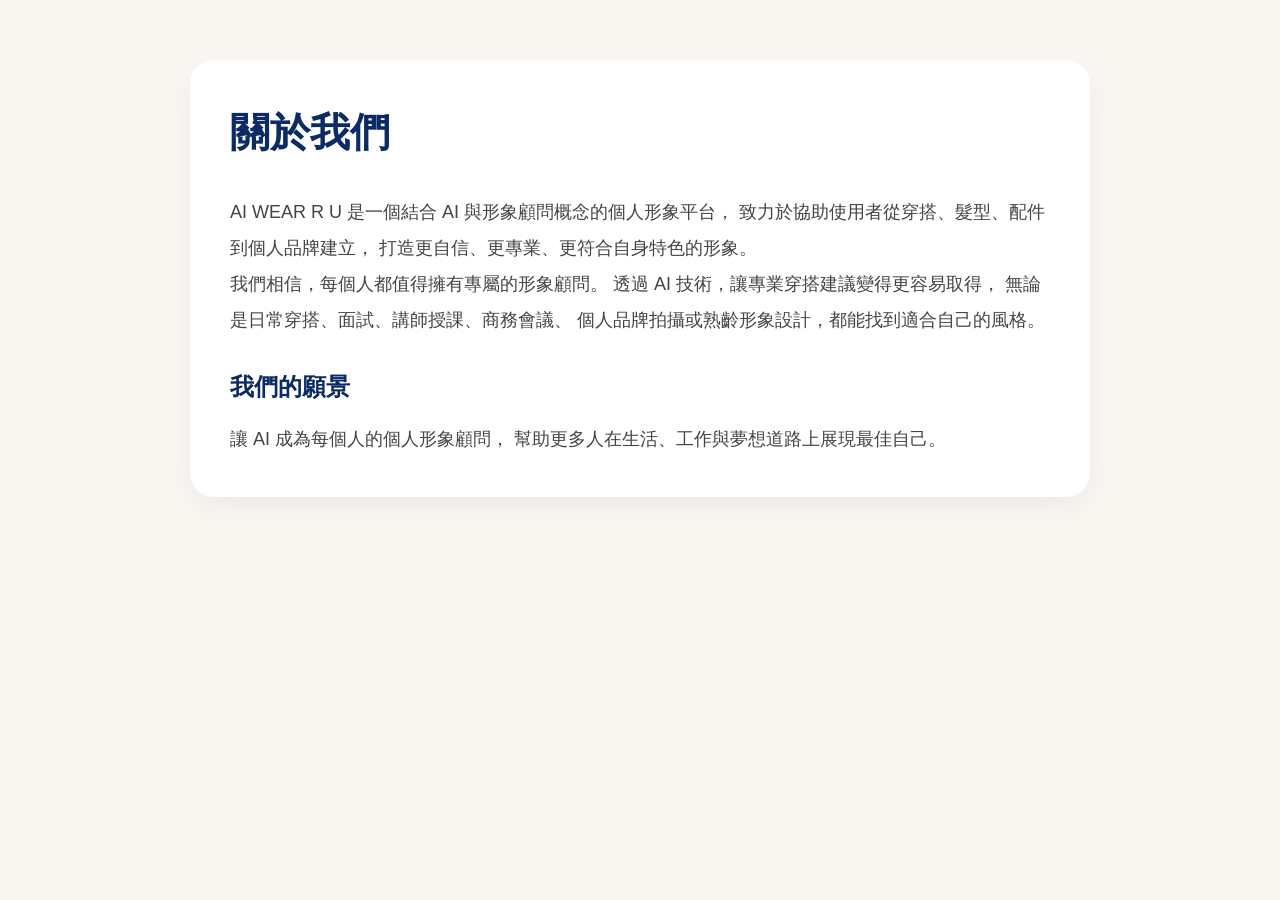
==== about.html @ a3bca7b8 "Add files via upload" ====
<!DOCTYPE html>
<html lang="zh-Hant">
<head>
<meta charset="UTF-8">
<meta name="viewport" content="width=device-width, initial-scale=1.0">
<title>關於我們｜AI WEAR R U</title>
<link rel="stylesheet" href="style.css">
</head>
<body>

<div class="page-container">

<h1>關於我們</h1>

<p>
AI WEAR R U 是一個結合 AI 與形象顧問概念的個人形象平台，
致力於協助使用者從穿搭、髮型、配件到個人品牌建立，
打造更自信、更專業、更符合自身特色的形象。
</p>

<p>
我們相信，每個人都值得擁有專屬的形象顧問。
透過 AI 技術，讓專業穿搭建議變得更容易取得，
無論是日常穿搭、面試、講師授課、商務會議、
個人品牌拍攝或熟齡形象設計，都能找到適合自己的風格。
</p>

<h2>我們的願景</h2>

<p>
讓 AI 成為每個人的個人形象顧問，
幫助更多人在生活、工作與夢想道路上展現最佳自己。
</p>

</div>

</body>
</html>
---- style.css ----
:root{
  --navy:#071d49;
  --ink:#0f172a;
  --muted:#64748b;
  --line:#e7e1d9;
  --cream:#faf7f2;
  --card:#ffffff;
  --soft:#f4eee7;
  --blue-soft:#e9f3ff;
  --shadow:0 18px 45px rgba(15,23,42,.08);
  --radius:24px;
}
*{box-sizing:border-box;margin:0;padding:0}
html{scroll-behavior:smooth}
body{font-family:'Noto Sans TC',sans-serif;background:var(--cream);color:var(--ink);line-height:1.6}
a{text-decoration:none;color:inherit}
button,input,select{font-family:inherit}
.site-header{height:88px;display:flex;align-items:center;justify-content:space-between;padding:0 6vw;background:rgba(255,255,255,.88);backdrop-filter:blur(12px);box-shadow:0 8px 26px rgba(15,23,42,.06);position:sticky;top:0;z-index:20}
.brand{display:flex;align-items:center;gap:14px;font-size:26px;font-weight:900;color:var(--navy);letter-spacing:.03em}.brand-mark{width:48px;height:48px;border-radius:50%;display:grid;place-items:center;background:var(--navy);color:#fff;font-weight:900;font-size:15px}.brand-mark.small{width:38px;height:38px;font-size:12px}.nav{display:flex;gap:34px;font-weight:800}.nav a{position:relative}.nav a.active::after,.nav a:hover::after{content:"";position:absolute;left:50%;bottom:-12px;transform:translateX(-50%);width:32px;height:3px;background:var(--navy);border-radius:999px}
.site-logo{
  width:60px;
  height:60px;
  object-fit:contain;
}

.section-shell{width:min(1180px,92vw);margin:0 auto}.hero{min-height:720px;display:grid;grid-template-columns:1.02fr .98fr;align-items:center;padding:40px 0}.hero-copy h1{font-size:clamp(34px,5vw,58px);line-height:1.12;color:var(--navy);font-weight:900;letter-spacing:-.04em}.hero-copy h2{font-size:clamp(22px,3vw,34px);margin:14px 0 22px;font-weight:900}.hero-copy p{font-size:20px;color:#334155;margin-bottom:28px}.primary-btn,.generate-btn,.locked-btn{display:inline-flex;align-items:center;justify-content:center;border:0;background:linear-gradient(135deg,#071d49,#0c2d66);color:#fff;border-radius:999px;font-weight:900;box-shadow:0 12px 28px rgba(7,29,73,.22);cursor:pointer}.primary-btn{padding:18px 36px;font-size:22px}.hero-art{min-height:700px;position:relative}.blob{position:absolute;border-radius:42% 58% 52% 48%;filter:blur(.1px);opacity:.95}.blob-blue{width:360px;height:320px;background:var(--blue-soft);right:110px;top:45px}.blob-beige{width:280px;height:270px;background:#f1ded0;right:0;top:85px}.person{position:absolute;bottom:0;display:grid;place-items:center;font-weight:900;color:#fff;text-shadow:0 3px 18px rgba(0,0,0,.22);box-shadow:var(--shadow);background:linear-gradient(160deg,#c8b49e,#87644d);border:10px solid rgba(255,255,255,.7)}.male{width:190px;height:350px;border-radius:92px 92px 20px 20px;right:260px}.female{width:170px;height:330px;border-radius:86px 86px 22px 22px;right:90px;background:linear-gradient(160deg,#d8c3b1,#9a755c)}.float-item{position:absolute;font-size:48px;filter:drop-shadow(0 14px 18px rgba(15,23,42,.12))}.sunglasses{right:385px;top:35px}.bag{right:310px;top:200px}.watch{right:5px;top:210px}.shoes{right:0;bottom:80px}
.control-panel{
  background:rgba(255,255,255,.82);
  border:1px solid var(--line);
  border-radius:var(--radius);
  box-shadow:var(--shadow);

  display:grid;
  grid-template-columns:1fr 1.2fr 2.4fr 1.8fr;

  gap:0;
  margin-top:-18px;
  position:relative;
  z-index:5;
  overflow:hidden;
}
 
.step{
  padding:28px 24px;
  border-right:1px solid var(--line);
}

.step:last-of-type{
  border-right:0;
}

.step h3{
  font-size:18px;
  margin-bottom:18px;
  text-align:center;
}

.step h3 span{
  font-size:14px;
  color:var(--muted);
  font-weight:700;
}

.choice-row{
  display:grid;
  grid-template-columns:1fr 1fr;
  gap:14px;
}

.choice,
.pill,
.accessory-grid button{
  border:1px solid transparent;
  background:#f8f4ef;
  border-radius:14px;
  padding:14px 16px;
  font-weight:800;

  font-size:20px;   /* 原本18 */

  cursor:pointer;
  transition:.2s;
}
.choice{
  min-height:110px;
  font-size:22px;
}

.pill{
  min-height:72px;

  border-radius:18px;

  border:1px solid #e5ddd4;

  background:#faf7f2;

  box-shadow:
    0 4px 10px rgba(0,0,0,.04);

  transition:.2s;
}

.accessory-grid button{
  min-height:70px;
  font-size:18px;
}

.choice.is-active,
.pill.is-active{
  border-color:#2b6cb0;
  background:#eaf3ff;
  color:#0b5aaa;
  box-shadow:0 8px 18px rgba(43,108,176,.12);
}

.accessory-grid{
  display:grid;
  grid-template-columns:repeat(2,1fr);
  gap:14px;
}

.accessory-grid button{
  background:#fff0f3;
  border:1px solid #f4c7d3;
  border-radius:18px;
  color:#071d49;
  box-shadow:0 6px 14px rgba(244,199,211,.25);
}

.accessory-grid button:hover{
  background:#ffe4ec;
}

.accessory-grid button.is-active{
  background:#ffe4ec;
  border-color:#e78ca4;
  color:#b91c4c;
}

.features{
  margin-top:24px;
  background:#fffdf9;
  border:1px solid var(--line);
  border-radius:20px;
  box-shadow:var(--shadow);
  display:grid;
  grid-template-columns:repeat(auto-fit,minmax(180px,1fr));
  gap:12px;
  padding:26px;
}

.features article{
  display:grid;
  grid-template-columns:54px 1fr;
  gap:8px 14px;
  align-items:center;
}

.features span{
  width:52px;
  height:52px;
  border-radius:50%;
  display:grid;
  place-items:center;
  background:#eef4ff;
  font-size:22px;
}

.features b{
  font-size:18px;
}

.features p{
  grid-column:2;
  color:#475569;
  font-size:15px;
}


@media(max-width:980px){

  .site-header{
    height:auto;
    padding:18px 5vw;
    align-items:flex-start;
  }

  .nav{
    display:none;
  }

  .hero{
    grid-template-columns:1fr;
    padding-top:40px;
  }

  .hero-art{
    min-height:320px;
  }

  .male{
    right:45%;
    height:270px;
    width:150px;
  }

  .female{
    right:12%;
    height:255px;
    width:132px;
  }

  .blob-blue{
    right:20%;
    width:280px;
    height:230px;
  }

  .blob-beige{
    right:2%;
    width:220px;
    height:210px;
  }

  .control-panel{
    grid-template-columns:1fr;
  }

  .step{
    border-right:0;
    border-bottom:1px solid var(--line);
  }

  .pill-grid{
    grid-template-columns:repeat(2,1fr);
  }

  .accessory-grid{
    grid-template-columns:repeat(3,1fr);
  }

  .features{
    grid-template-columns:repeat(auto-fit,minmax(180px,1fr));
  }

  .assistant{
    grid-template-columns:1fr;
  }

  .look-row{
    grid-template-columns:repeat(2,1fr);
  }

}
@media(max-width:560px){.brand{font-size:20px}.hero-copy h1{font-size:36px}.hero-copy h2{font-size:24px}.hero-copy p{font-size:17px}.primary-btn{width:100%;font-size:18px}.hero-art{display:none}.control-panel{margin-top:20px}.accessory-grid,.pill-grid{grid-template-columns:repeat(2,1fr)}.look-row{grid-template-columns:1fr}.footer{gap:14px}}

.action-buttons{
display:flex;
flex-direction:column;
gap:10px;
margin-top:15px;
}

.action-buttons{
  display:flex;
  flex-direction:column;
  gap:10px;
  margin-top:15px;
  width:100%;
}

.profile-card .secondary-btn{
  display:flex;
  align-items:center;
  justify-content:center;
  width:100%;
  height:48px;
  border:none;
  border-radius:999px;
  background:#e2e8f0;
  color:#071d49;
  font-size:16px;
  font-weight:900;
  cursor:pointer;
  box-shadow:0 8px 18px rgba(15,23,42,.08);
}

.profile-card .secondary-btn:hover{
  background:#cbd5e1;
}
.hero{
    min-height:620px;
}

.hero-art{
    min-height:620px;
}

.hero-couple{
    position:absolute;
    bottom:0;
    right:30px;

    height:560px;
    width:auto;

    z-index:5;
}

.floating{
  position:absolute;
  z-index:6;
}

.sunglasses{
  width:110px;
  top:30px;
  right:320px;
}

.bag1{
  width:130px;
  top:180px;
  right:350px;
}

.bag2{
  width:140px;
  top:250px;
  right:500px;
}

.watch{
  width:90px;
  top:220px;
  right:20px;
}

.shoes{
  width:150px;
  bottom:80px;
  right:-10px;
}

.upload-guide{
  margin-top:24px;
  background:linear-gradient(135deg,#fff,#f8f3ed);
  border:1px solid var(--line);
  border-radius:24px;
  box-shadow:var(--shadow);
  padding:34px;
}

.guide-head{
  text-align:center;
  margin-bottom:26px;
}

.guide-head span{
  color:#b28b67;
  font-weight:900;
  letter-spacing:.12em;
}

.guide-head h2{
  color:var(--navy);
  font-size:30px;
  margin:8px 0;
}

.guide-head p{
  color:#64748b;
}

.guide-steps{
  display:flex;
  justify-content:space-between;
  gap:16px;
  margin-top:20px;
}

.guide-steps article{
  flex:1;
}

.guide-steps article{
  background:white;
  border:1px solid #eee4da;
  border-radius:18px;
  padding:22px;
  text-align:center;
}

.guide-steps b{
  display:inline-flex;
  align-items:center;
  justify-content:center;
  width:72px;
  height:34px;
  border-radius:999px;
  background:#071d49;
  color:white;
  margin-bottom:12px;
}

.guide-steps h3{
  font-size:20px;
  margin-bottom:8px;
}

.guide-steps p{
  color:#64748b;
  font-size:15px;
}

@media(max-width:980px){
  .guide-steps{
    flex-wrap:wrap;
  }

  .guide-steps article{
    flex:1 1 calc(50% - 16px);
  }
}

@media(max-width:560px){
  .guide-steps article{
    flex:1 1 100%;
  }
}

.look-img{
  width:100%;
  height:220px;
  object-fit:contain;
  border-radius:14px;
  background:linear-gradient(160deg,#f8f5f1,#eadfD3);
  margin-top:10px;
  padding:8px;
}
@media(max-width:768px){

  .choice{
    font-size:20px;
    min-height:90px;
  }

  .pill{
    font-size:18px;
    min-height:60px;
  }

  .accessory-grid button{
    font-size:18px;
    min-height:60px;
  }

  select{
    font-size:18px;
    height:56px;
  }

  .step h3{
    font-size:24px;
  }

}

.assistant-v3{
  margin-top:24px;
  margin-bottom:28px;
}

.assistant-v3 .chat-area{
  width:100%;
}

.assistant-v3{
  margin-top:24px;
  margin-bottom:28px;
}

.assistant-v3 .chat-area{
  width:100%;
}

.prompt-bar textarea{
  width:100%;
  min-height:120px;
  border:1px solid #d9d4cc;
  border-radius:16px;
  padding:16px;
  font-size:16px;
  line-height:1.7;
  resize:vertical;
}

.v3-actions{
  display:grid;
  grid-template-columns:1fr 1fr 1fr;
  gap:14px;
  margin-top:20px;
}

.enter-gpt-btn,
.v3-actions .locked-btn,
.v3-actions .secondary-btn{
  height:58px;
  border-radius:999px;
  display:flex;
  align-items:center;
  justify-content:center;
  font-weight:900;
  font-size:16px;
  border:none;
  cursor:pointer;
}

.enter-gpt-btn,
.v3-actions .locked-btn{
  background:#071d49;
  color:white;
  box-shadow:0 12px 24px rgba(7,29,73,.18);
}

.v3-actions .secondary-btn{
  background:#e2e8f0;
  color:#071d49;
}

.toast{
  display:none;
  margin-top:14px;
  padding:12px 16px;
  border-radius:999px;
  background:#eaf3ff;
  color:#071d49;
  font-weight:900;
  text-align:center;
}

.toast.show{
  display:block;
}

@media(max-width:768px){
  .v3-actions{
    grid-template-columns:1fr;
  }
}

.ai-functions{
  margin-top:24px;
  background:#fff;
  border-radius:24px;
  padding:30px;
  box-shadow:var(--shadow);
}

.func-group{
  margin-bottom:30px;
}

.func-group h3{
  margin-bottom:15px;
  color:#071d49;
}

.func-group label{
  display:inline-flex;
  align-items:center;
  gap:8px;

  padding:12px 18px;
  margin:6px;

  border-radius:12px;
  background:#f8f4ef;

  cursor:pointer;

  font-weight:700;
}

.full-analysis-btn{

  width:100%;
  height:70px;

  border:none;
  border-radius:999px;

  background:#071d49;
  color:white;

  font-size:22px;
  font-weight:900;

  cursor:pointer;
}
.function-head{
  text-align:center;
  margin-bottom:26px;
}

.function-head span{
  color:#b28b67;
  font-weight:900;
  letter-spacing:.12em;
}

.function-head h2{
  color:#071d49;
  font-size:30px;
  margin:8px 0;
}

.function-head p{
  color:#64748b;
}
/* ===== AI WEAR R U v6.0 功能選擇區：區塊模式修正版 ===== */

.ai-functions{
  margin-top:28px;
  margin-bottom:28px;
  background:linear-gradient(135deg,#fff,#f8f3ed);
  border:1px solid var(--line);
  border-radius:24px;
  padding:34px;
  box-shadow:var(--shadow);
}

.function-head{
  text-align:center;
  margin-bottom:28px;
}

.function-head span{
  color:#b28b67;
  font-weight:900;
  letter-spacing:.12em;
}

.function-head h2{
  color:var(--navy);
  font-size:30px;
  margin:8px 0;
}

.function-head p{
  color:#64748b;
}

.func-group{
  background:#fff;
  border:1px solid #eee4da;
  border-radius:20px;
  padding:24px;
  margin-bottom:22px;
}

.func-group h3{
  color:var(--navy);
  font-size:22px;
  margin-bottom:16px;
}

.func-group label{
  display:inline-flex;
  align-items:center;
  gap:10px;
  padding:13px 18px;
  margin:7px;
  border-radius:999px;
  background:#f8f4ef;
  border:1px solid transparent;
  font-size:17px;
  font-weight:800;
  cursor:pointer;
}

.func-group input[type="checkbox"]{
  width:18px;
  height:18px;
  flex:0 0 auto;
  accent-color:#071d49;
}

.func-group label:has(input:checked){
  background:#eaf3ff;
  border-color:#2b6cb0;
  color:#0b5aaa;
}

.full-analysis-btn{
  width:100%;
  height:70px;
  border:none;
  border-radius:999px;
  background:#071d49;
  color:white;
  font-size:22px;
  font-weight:900;
  cursor:pointer;
  box-shadow:0 12px 28px rgba(7,29,73,.22);
}

@media(max-width:768px){
  .ai-functions{
    padding:24px 18px;
  }

  .func-group label{
    width:100%;
    margin:6px 0;
    justify-content:flex-start;
    font-size:18px;
  }
}
/* ===== v6.1 完整專業分析 ===== */

.analysis-box{

  background:white;

  border:1px solid #eee4da;

  border-radius:20px;

  padding:28px;

  margin-bottom:22px;

  text-align:center;

}

.analysis-box h3{

  color:#071d49;

  font-size:28px;

  margin-bottom:10px;

}

.analysis-box p{

  color:#64748b;

  margin-bottom:18px;

  font-size:17px;

}

.analysis-list{

  display:flex;

  flex-wrap:wrap;

  justify-content:center;

  gap:10px;

  margin-bottom:22px;

}

.analysis-list span{

  background:#f8f4ef;

  padding:10px 16px;

  border-radius:999px;

  font-weight:800;

}

/* 橘色 CTA */

.generate-final-btn{

  width:100%;

  height:80px;

  border:none;

  border-radius:999px;

  background:linear-gradient(
  135deg,
  #ff8a00,
  #ff6b00
  );

  color:white;

  font-size:24px;

  font-weight:900;

  cursor:pointer;

  margin-top:16px;

  box-shadow:
  0 15px 30px rgba(255,106,0,.25);

}

.generate-final-btn:hover{

  transform:translateY(-2px);

}

.virtual-tip{

  margin-bottom:16px;

  color:#64748b;

  font-size:15px;

  line-height:1.8;

}

.brand{
  min-width:260px;
}

.site-logo{
  width:56px;
  height:56px;
  object-fit:contain;
  display:block;
  flex-shrink:0;
}

.age-step select,
.occasion-step input{
  width:100%;
  height:58px;
  padding:0 16px;
  border:1px solid #d8d1c8;
  border-radius:14px;
  background:#fff;
  color:#071d49;
  font-size:18px;
  font-weight:800;
}

.occasion-step input::placeholder{
  color:#94a3b8;
  font-size:16px;
}

.look-row{
  display:grid;
  grid-template-columns:repeat(5,1fr);
  gap:14px;
  margin:24px 0;
}

.look-row article{
  background:#fff;
  border:1px solid #eee4da;
  border-radius:18px;
  padding:14px;
  text-align:center;
}

.look-row article b{
  display:block;
  font-size:16px;
  margin-bottom:8px;
  color:#071d49;
}

.look-img{
  width:100%;
  height:180px;
  object-fit:contain;
  border-radius:14px;
  background:#f4eee7;
  padding:8px;
}

@media(max-width:980px){
  .look-row{
    grid-template-columns:repeat(2,1fr);
  }
}

@media(max-width:560px){
  .look-row{
    grid-template-columns:1fr;
  }
}

.footer{
  margin-top:40px;
  padding:36px 6vw;
  background:#071d49;
  color:#fff;
  text-align:center;
}

.footer-brand b{
  font-size:24px;
  letter-spacing:.08em;
}

.footer-brand p{
  margin-top:8px;
  color:#cbd5e1;
}

.footer-links{
  display:flex;
  justify-content:center;
  flex-wrap:wrap;
  gap:22px;
  margin:24px 0 16px;
}

.footer-links a{
  color:#fff;
  font-weight:700;
}

.footer-copy{
  color:#cbd5e1;
  font-size:14px;
}

.pill-grid{
  display:grid;

  grid-template-columns:
  repeat(auto-fit,minmax(130px,1fr));

  gap:16px;

  margin-top:18px;
}

.pill:hover{
  transform:translateY(-2px);

  background:#fff;
}

.pill.is-active{
  background:#eaf3ff;

  border:2px solid #2b6cb0;

  color:#0b5aaa;

  box-shadow:
    0 10px 20px rgba(43,108,176,.15);
}

.page-container{
max-width:900px;
margin:60px auto;
padding:40px;
background:#fff;
border-radius:24px;
box-shadow:0 10px 30px rgba(0,0,0,.05);
}

.page-container h1{
font-size:40px;
color:#0b2b66;
margin-bottom:30px;
}

.page-container h2{
font-size:24px;
color:#0b2b66;
margin-top:30px;
margin-bottom:15px;
}

.page-container p{
line-height:2;
font-size:18px;
color:#444;
}
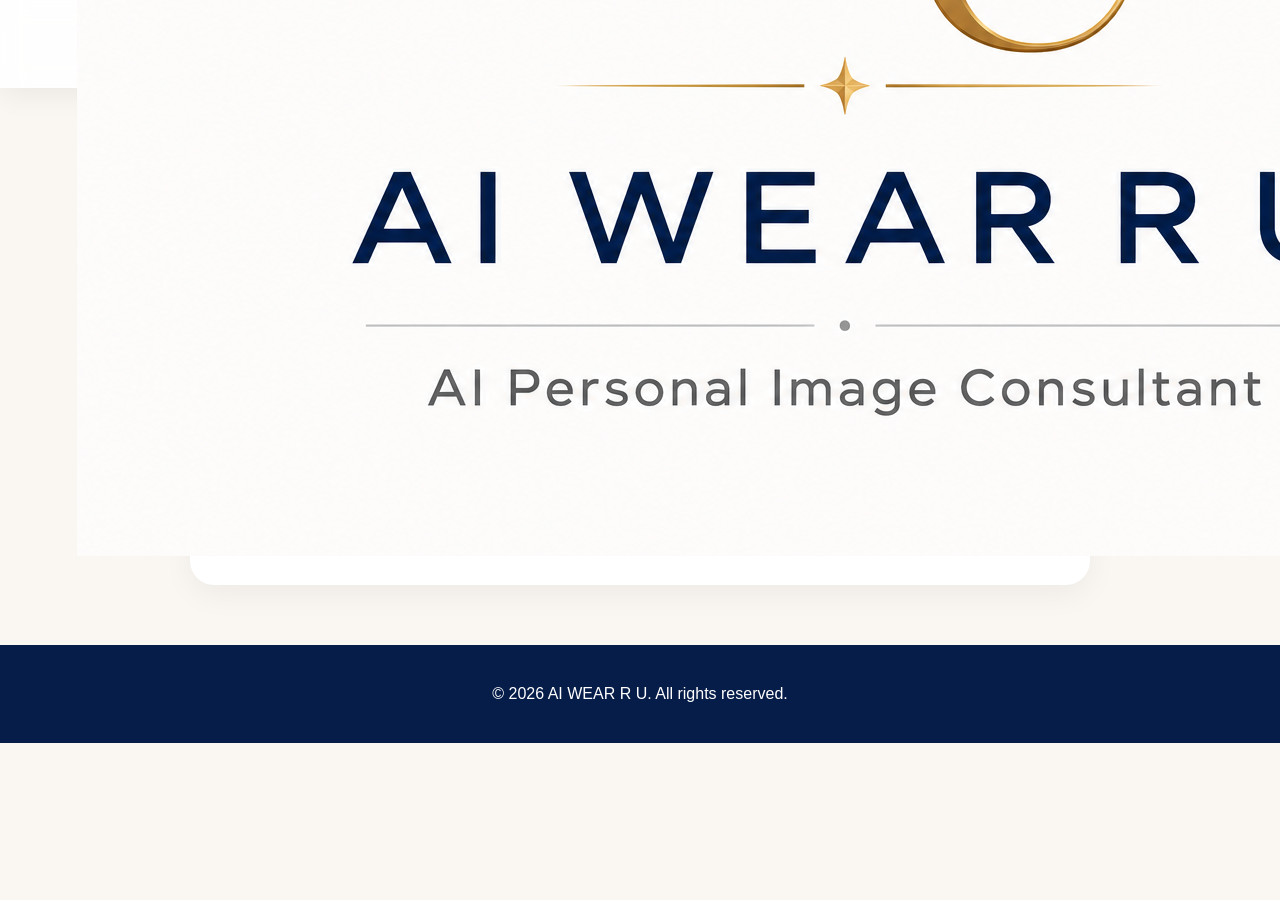
==== commit 35358795: "Add files via upload" ====
--- a/about.html
+++ b/about.html
@@ -1,12 +1,23 @@
 <!DOCTYPE html>
 <html lang="zh-Hant">
 <head>
-<meta charset="UTF-8">
-<meta name="viewport" content="width=device-width, initial-scale=1.0">
-<title>關於我們｜AI WEAR R U</title>
-<link rel="stylesheet" href="style.css">
+  <meta charset="UTF-8">
+  <meta name="viewport" content="width=device-width, initial-scale=1.0">
+  <title>關於我們｜AI WEAR R U</title>
+  <meta name="description" content="AI WEAR R U 為 AI 個人形象顧問平台，提供穿搭分析、髮型建議、個人品牌打造與虛擬改造服務。">
+  <meta name="robots" content="index, follow">
+   <link rel="canonical" href="https://r91628120.github.io/ai-wear-r-u/about.html">
+
+  <link rel="stylesheet" href="./style.css">
 </head>
 <body>
+
+<header class="site-header">
+  <a class="brand" href="./index.html">
+    <img src="./assets/logo.png" alt="AI WEAR R U">
+    <span>關於我們｜AI WEAR R U</span>
+  </a>
+</header>
 
 <div class="page-container">
 
@@ -34,5 +45,10 @@
 
 </div>
 
+<footer class="footer">
+  <p>© 2026 AI WEAR R U. All rights reserved.</p>
+</footer>
+
+
 </body>
 </html>
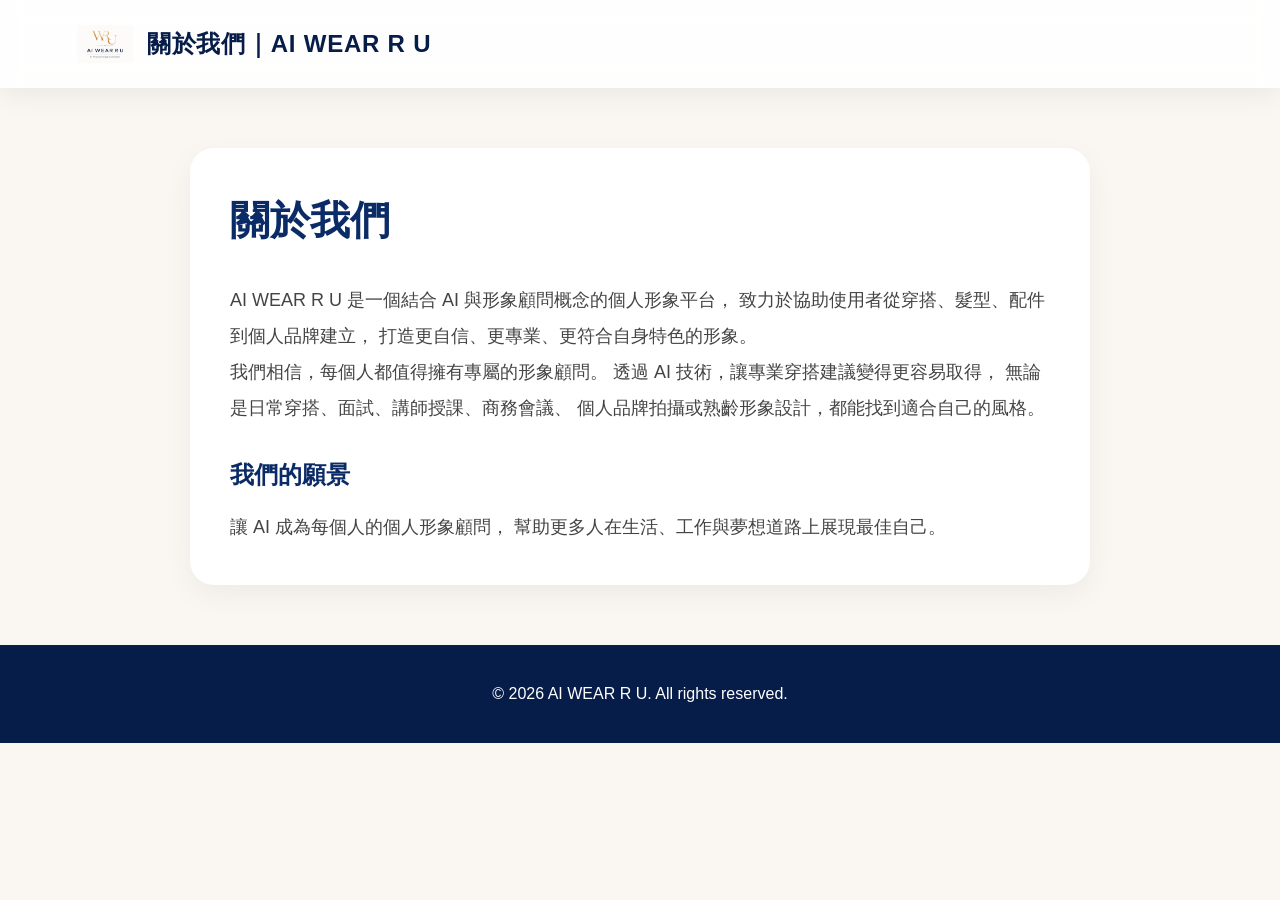
==== commit 112f0586: "Add files via upload" ====
--- a/about.html
+++ b/about.html
@@ -14,7 +14,7 @@
 
 <header class="site-header">
   <a class="brand" href="./index.html">
-    <img src="./assets/logo.png" alt="AI WEAR R U">
+    <img class="site-logo" src="./assets/logo.png" alt="AI WEAR R U">
     <span>關於我們｜AI WEAR R U</span>
   </a>
 </header>
--- a/style.css
+++ b/style.css
@@ -996,4 +996,31 @@
 line-height:2;
 font-size:18px;
 color:#444;
+}
+
+/* 法律頁／關於頁 Header Logo 修正 */
+.site-header .brand img{
+  width:56px;
+  height:56px;
+  object-fit:contain;
+  display:block;
+  flex-shrink:0;
+}
+
+.site-header .brand span{
+  font-size:24px;
+  font-weight:900;
+  color:#071d49;
+  line-height:1.2;
+}
+
+@media(max-width:560px){
+  .site-header .brand img{
+    width:44px;
+    height:44px;
+  }
+
+  .site-header .brand span{
+    font-size:20px;
+  }
 }
